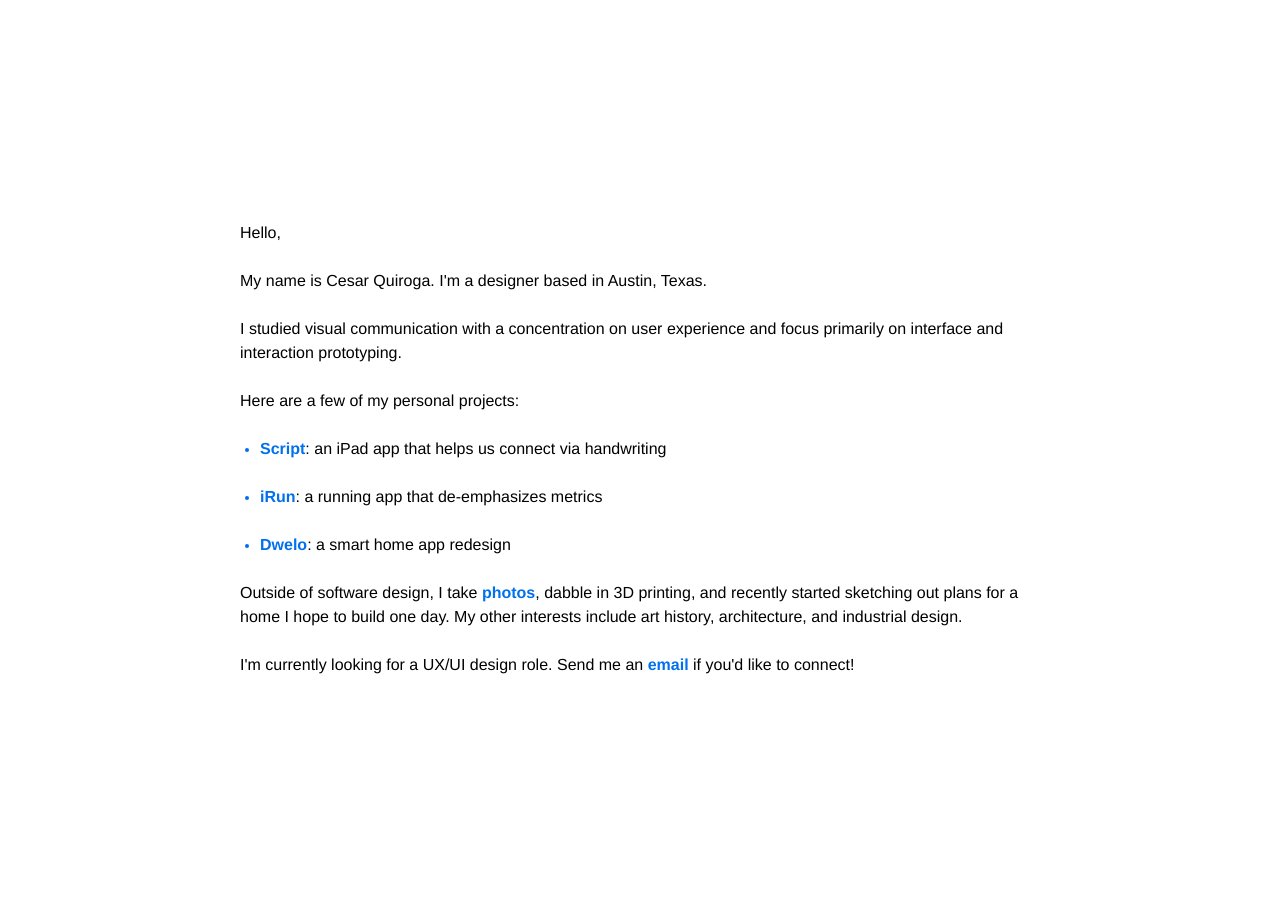
==== index.html @ c945bc87 "Use the portfolio’s blue link palette" ====
<!doctype html>
<html lang="en">
  <head>
    <meta charset="UTF-8" />
    <meta name="viewport" content="width=device-width, initial-scale=1" />
    <meta name="description" content="The portfolio of Austin designer Cesar Quiroga." />
    <title>Cesar Quiroga — Designer in Austin, TX</title>
    <link rel="stylesheet" href="styles.css?v=light-33-20261126" />
  </head>
  <body>
    <main class="gallery" aria-label="Cesar Quiroga portfolio">
      <div class="intro">
        <p>Hello,</p>
        <p>My name is Cesar Quiroga. I'm a designer based in Austin, Texas.</p>
        <p>I studied visual communication with a concentration on user experience and focus primarily on interface and interaction prototyping.</p>
        <section class="selected-work" aria-labelledby="selected-work-title">
          <h2 id="selected-work-title">Here are a few of my personal projects:</h2>
          <ul>
            <li><a class="link-script" href="projects/script.html">Script</a>: an iPad app that helps us connect via handwriting</li>
            <li><a class="link-irun" href="projects/irun.html">iRun</a>: a running app that de-emphasizes metrics</li>
            <li><a class="link-dwelo" href="projects/dwelo.html">Dwelo</a>: a smart home app redesign</li>
          </ul>
        </section>
        <p>Outside of software design, I take <a href="https://glass.photo/cesar" target="_blank" rel="noopener noreferrer">photos</a>, dabble in 3D printing, and recently started sketching out plans for a home I hope to build one day. My other interests include art history, architecture, and industrial design.</p>
        <p>I'm currently looking for a UX/UI design role. Send me an <a href="mailto:cq641@icloud.com">email</a> if you'd like to connect!</p>
      </div>
    </main>
  </body>
</html>
---- styles.css ----
:root {
  color-scheme: only light;
  font-family: Avenir, "Avenir Next", "Helvetica Neue", sans-serif;
  font-synthesis: none;
  text-rendering: geometricPrecision;
}

* { box-sizing: border-box; }

html { min-width: 320px; min-height: 100%; }

body {
  min-height: 100svh;
  margin: 0;
  background: #fff;
  color: #000;
}

.gallery {
  display: flex;
  flex-direction: column;
  align-items: center;
  justify-content: center;
  min-height: 100svh;
  padding: clamp(32px, 8svh, 80px) 24px;
}

.intro {
  width: min(100%, 800px);
}

.intro :where(p, h2, ul) {
  max-width: 800px;
  margin: 0;
  font-size: 16px;
  font-weight: 400;
  line-height: 1.5;
}

.intro > * + *,
.selected-work > * + *,
.intro li + li { margin-top: 24px; }

.intro ul {
  padding-left: 20px;
  list-style: disc;
}

.intro a {
  color: #0070ef; /* 4.6:1 on white */
  font-weight: 700;
  text-decoration: none;
}

.intro a:hover { text-decoration: underline; text-underline-offset: 3px; }
.intro a:focus-visible { outline: 2px solid currentColor; outline-offset: 3px; }

.selected-work li::marker { color: #0070ef; }

/* Tablet: narrower text column */
@media (min-width: 601px) and (max-width: 1199px) {
  .intro { width: min(100%, 600px); }
}
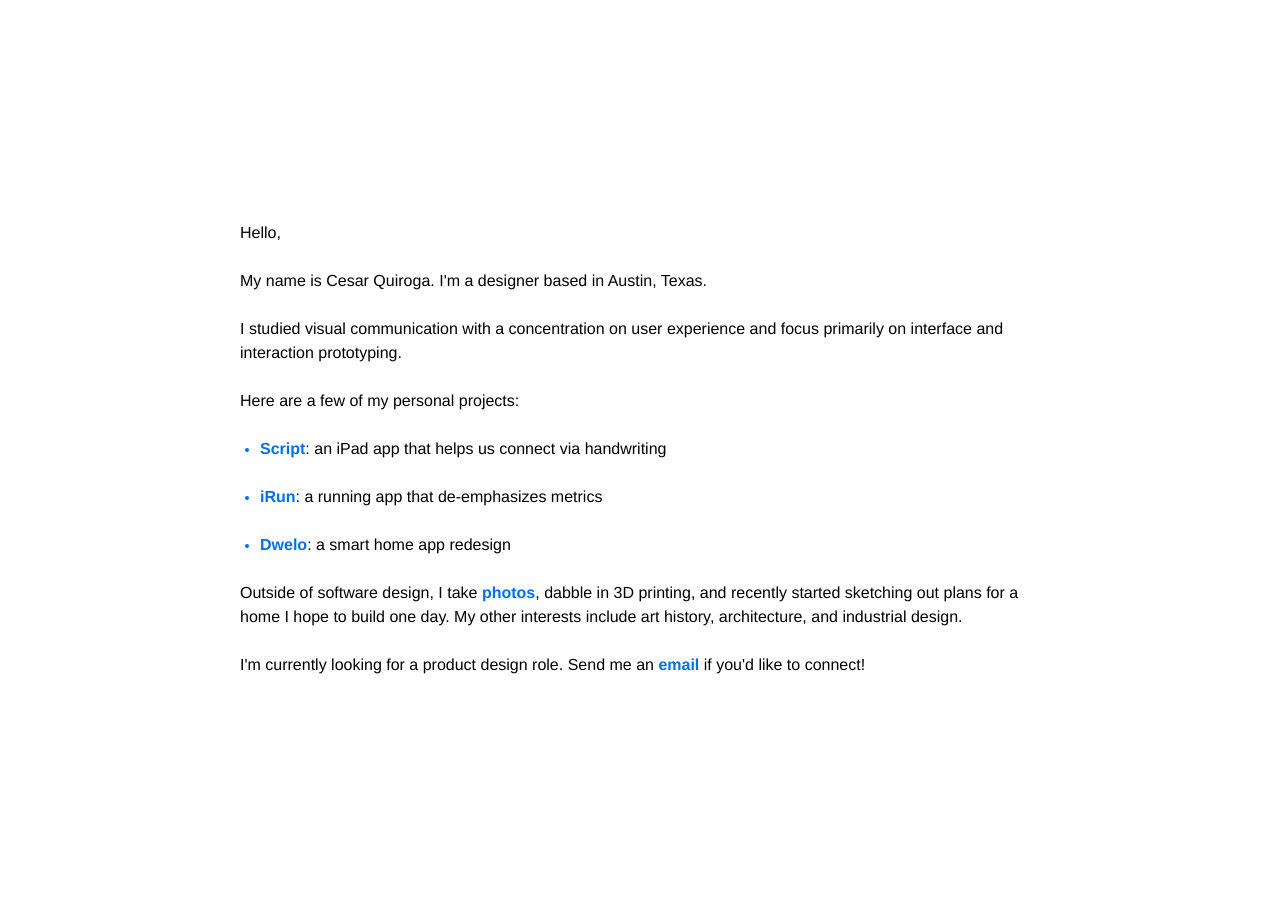
==== commit 17ad4ebf: "Update portfolio role to product design" ====
--- a/index.html
+++ b/index.html
@@ -22,7 +22,7 @@
           </ul>
         </section>
         <p>Outside of software design, I take <a href="https://glass.photo/cesar" target="_blank" rel="noopener noreferrer">photos</a>, dabble in 3D printing, and recently started sketching out plans for a home I hope to build one day. My other interests include art history, architecture, and industrial design.</p>
-        <p>I'm currently looking for a UX/UI design role. Send me an <a href="mailto:cq641@icloud.com">email</a> if you'd like to connect!</p>
+        <p>I'm currently looking for a product design role. Send me an <a href="mailto:cq641@icloud.com">email</a> if you'd like to connect!</p>
       </div>
     </main>
   </body>
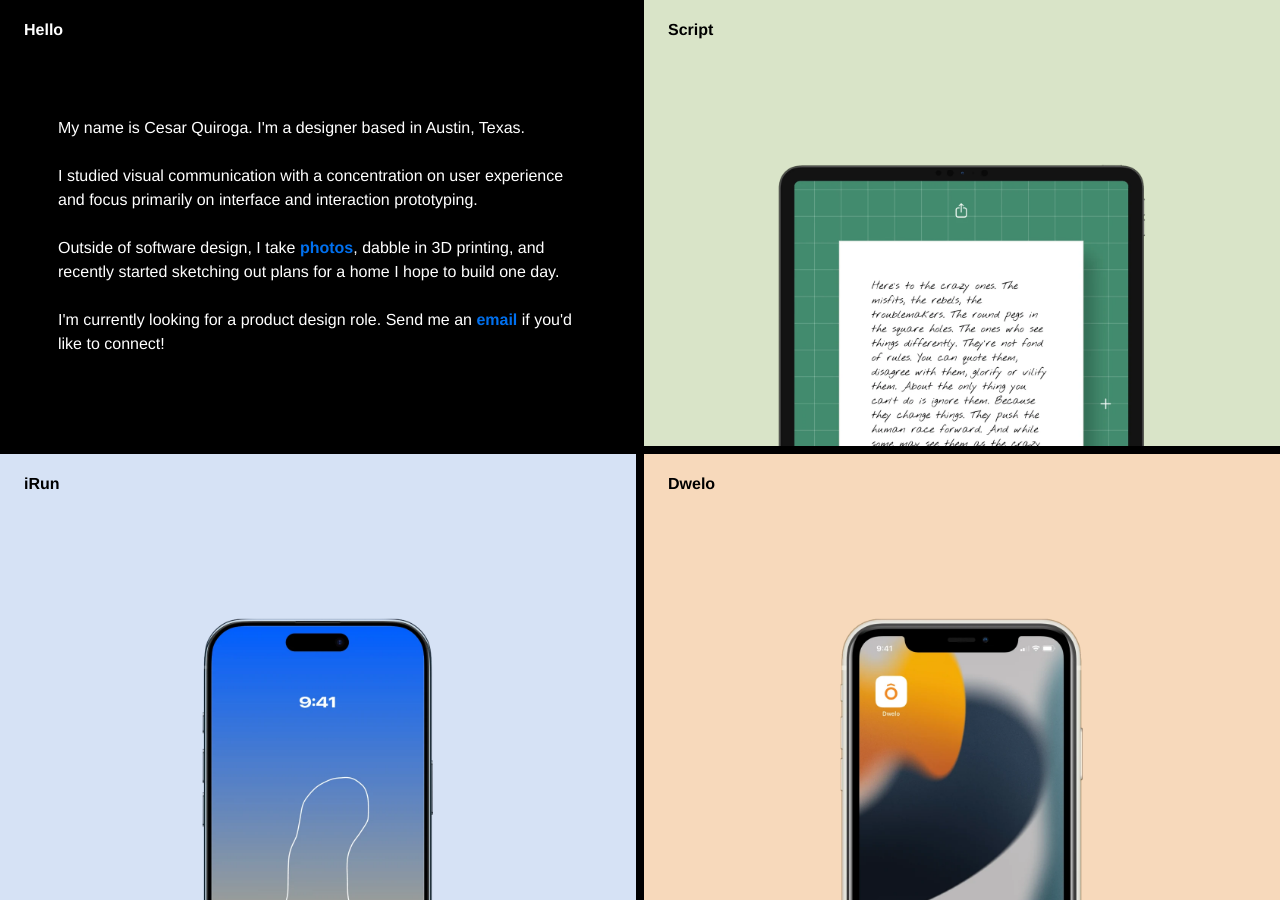
==== commit 6ed440c5: "Publish redesigned portfolio" ====
--- a/index.html
+++ b/index.html
@@ -5,25 +5,46 @@
     <meta name="viewport" content="width=device-width, initial-scale=1" />
     <meta name="description" content="The portfolio of Austin designer Cesar Quiroga." />
     <title>Cesar Quiroga — Designer in Austin, TX</title>
-    <link rel="stylesheet" href="styles.css?v=light-33-20261126" />
+    <link rel="stylesheet" href="style.css?v=hello-fit-1" />
+    <link rel="stylesheet" href="case.css?v=release-1" />
+    <script src="case-data.js?v=3" defer></script>
+    <script src="case.js?v=release-1" defer></script>
   </head>
   <body>
-    <main class="gallery" aria-label="Cesar Quiroga portfolio">
-      <div class="intro">
-        <p>Hello,</p>
-        <p>My name is Cesar Quiroga. I'm a designer based in Austin, Texas.</p>
-        <p>I studied visual communication with a concentration on user experience and focus primarily on interface and interaction prototyping.</p>
-        <section class="selected-work" aria-labelledby="selected-work-title">
-          <h2 id="selected-work-title">Here are a few of my personal projects:</h2>
-          <ul>
-            <li><a class="link-script" href="projects/script.html">Script</a>: an iPad app that helps us connect via handwriting</li>
-            <li><a class="link-irun" href="projects/irun.html">iRun</a>: a running app that de-emphasizes metrics</li>
-            <li><a class="link-dwelo" href="projects/dwelo.html">Dwelo</a>: a smart home app redesign</li>
-          </ul>
-        </section>
-        <p>Outside of software design, I take <a href="https://glass.photo/cesar" target="_blank" rel="noopener noreferrer">photos</a>, dabble in 3D printing, and recently started sketching out plans for a home I hope to build one day. My other interests include art history, architecture, and industrial design.</p>
-        <p>I'm currently looking for a product design role. Send me an <a href="mailto:cq641@icloud.com">email</a> if you'd like to connect!</p>
-      </div>
+    <main class="quadrants" aria-label="Cesar Quiroga portfolio">
+      <section class="quadrant intro" aria-label="About">
+        <p class="intro-hello">Hello</p>
+        <div class="intro-inner">
+          <p>My name is Cesar Quiroga. I'm a designer based in Austin, Texas.</p>
+          <p>I studied visual communication with a concentration on user experience and focus primarily on interface and interaction prototyping.</p>
+          <p>Outside of software design, I take <a href="https://glass.photo/cesar" target="_blank" rel="noopener noreferrer">photos</a>, dabble in 3D printing, and recently started sketching out plans for a home I hope to build one day.</p>
+          <p>I'm currently looking for a product design role. Send me an <a href="mailto:cq641@icloud.com">email</a> if you'd like to connect!</p>
+        </div>
+      </section>
+
+      <a class="quadrant project project-script" data-case="script" href="projects/script.html">
+        <img src="images/script.webp" width="1400" height="1400" alt="Script on iPad: a handwritten note on a sheet of paper over a green cutting mat" />
+        <span class="project-label">
+          <span class="project-name">Script</span>
+          <span class="project-desc">An iPad app that helps us connect via handwriting</span>
+        </span>
+      </a>
+
+      <a class="quadrant project project-irun" data-case="irun" href="projects/irun.html">
+        <img src="images/irun-gradient.webp" width="1372" height="1400" alt="iRun on iPhone: a finished run route over a blue-to-yellow gradient" />
+        <span class="project-label">
+          <span class="project-name">iRun</span>
+          <span class="project-desc">A running app that de-emphasizes metrics</span>
+        </span>
+      </a>
+
+      <a class="quadrant project project-dwelo" data-case="dwelo" href="projects/dwelo.html">
+        <img src="images/dwelo.webp" width="1400" height="1400" alt="Dwelo app icon on an iPhone home screen" />
+        <span class="project-label">
+          <span class="project-name">Dwelo</span>
+          <span class="project-desc">A smart home app redesign</span>
+        </span>
+      </a>
     </main>
   </body>
 </html>
--- a/style.css
+++ b/style.css
@@ -0,0 +1,260 @@
+:root {
+  color-scheme: only light;
+  font-family: Avenir, "Avenir Next", "Helvetica Neue", sans-serif;
+  font-synthesis: none;
+  text-rendering: geometricPrecision;
+
+  --frame: 8px;
+  --frame-color: #000;
+  --dim: 0.08; /* how much the non-hovered quadrants darken */
+  --link: #0070ef; /* 4.6:1 on white */
+  --ease: cubic-bezier(0.2, 0.7, 0.2, 1);
+}
+
+* { box-sizing: border-box; }
+
+html { min-width: 320px; min-height: 100%; }
+
+body {
+  min-height: 100svh;
+  margin: 0;
+  background: var(--frame-color);
+  color: #000;
+}
+
+/* ---------- Grid: 2×2 on desktop + tablet ---------- */
+
+.quadrants {
+  display: grid;
+  grid-template-columns: 1fr 1fr;
+  /* Equal rows fill the screen and grow together when the intro needs more room. */
+  grid-template-rows: repeat(2, minmax(min-content, 1fr));
+  gap: var(--frame);
+  min-height: 100svh;
+  /* Quadrants run to every edge of the screen; only the gaps between them remain */
+  padding: 0;
+}
+
+.quadrant {
+  position: relative;
+  overflow: hidden;
+}
+
+/* Project colors.
+   --case-color: the open case study's page background (25% project color, 75% white).
+   --mock-color: behind the design mockups in the case study, so white screens stand
+   out from the page (50% project color, 50% white; also baked into the videos). */
+.project-script { --color: #d9e4c8; --case-color: #f6f8f1; --mock-color: #ecf1e3; }
+.project-irun   { --color: #d6e2f5; --case-color: #f5f8fd; --mock-color: #eaf0fa; }
+.project-dwelo  { --color: #f7d9bb; --case-color: #fdf6ee; --mock-color: #fbecdd; }
+.project { background: var(--color); }
+
+/* Hovering one quadrant dims the other three, so the hovered one is brightest.
+   A dark overlay (instead of a color swap) works on every background color. */
+.quadrant::after {
+  content: "";
+  position: absolute;
+  inset: 0;
+  z-index: 2;
+  background: #000;
+  opacity: 0;
+  pointer-events: none;
+  transition: opacity 0.35s var(--ease);
+}
+
+.quadrants:has(.quadrant:hover) .quadrant:not(:hover)::after { opacity: var(--dim); }
+
+/* ---------- Intro (top left) ---------- */
+
+.intro {
+  display: flex;
+  align-items: safe center;
+  justify-content: center;
+  padding: clamp(16px, 3.5vmin, 56px);
+  /* Keep the text clear of the pinned "Hello" */
+  padding-top: max(60px, 3.5vmin, calc(32px + 1.4rem));
+  overflow: visible;
+  /* Black like the frame, with white text; links stay blue */
+  background: var(--frame-color);
+  color: #fff;
+}
+
+.intro-inner {
+  font-size: 1rem;
+  width: min(100%, 520px);
+}
+
+.intro p {
+  margin: 0;
+  line-height: 1.5;
+}
+
+.intro p + p { margin-top: 1.5em; }
+
+@media (width > 600px) and (max-height: 820px) and (orientation: landscape) {
+  .intro p + p { margin-top: 1em; }
+}
+
+/* "Hello" sits where the project titles do */
+.intro .intro-hello {
+  position: absolute;
+  top: 20px;
+  left: 24px;
+  font-weight: 700;
+  line-height: 1.4;
+}
+
+.intro a {
+  color: var(--link);
+  font-weight: 700;
+  text-decoration: none;
+}
+
+.intro a:hover { text-decoration: underline; text-underline-offset: 3px; }
+.intro a:focus-visible { outline: 2px solid currentColor; outline-offset: 3px; }
+
+/* ---------- Project quadrants ---------- */
+
+.project {
+  display: block;
+  color: inherit;
+  text-decoration: none;
+  /* Image sizing below is relative to the quadrant's own size */
+  container-type: size;
+
+  /*
+    Sneak peek: devices are 1.5× the size that would just fit the quadrant,
+    pushed down so only their top 50% shows above the bottom edge.
+    In every cover image the device starts 5.1% from the top and is
+    89.8% of the image's height.
+  */
+  --img-h: calc(1.5 * min(100cqw - 32px, 100cqh - 92px));
+  --device-top: 0.051;
+  --device-h: 0.898;
+  --peek: 0.5;
+  /* At rest the device sits 8% (of its image height) above the 50% peek;
+     hover lifts it another 8% */
+  --rest-lift: 0.08;
+  --lift: 0px;
+}
+
+.project img {
+  position: absolute;
+  left: 50%;
+  top: calc(100cqh - (var(--device-top) + var(--peek) * var(--device-h) + var(--rest-lift)) * var(--img-h));
+  display: block;
+  width: auto;
+  height: var(--img-h);
+  max-width: none;
+  transform: translate(-50%, var(--lift));
+  transition: transform 0.6s var(--ease);
+}
+
+/* Hover: the device rises a little more into view */
+.project:hover { --lift: calc(-0.08 * var(--img-h)); }
+
+/* Portrait quadrants (taller than wide, e.g. tablets held upright): instead of
+   peeking from the bottom, show the whole device, centered in the space under
+   the title. The iPad is capped at 70% of the quadrant's width. */
+@container (max-aspect-ratio: 1/1) {
+  .project img {
+    --img-h: min(
+      calc((100cqh - 104px - 32px) / var(--device-h)), /* fit the height below the title + description */
+      calc(70cqw / 0.689)                             /* iPad no wider than 70% */
+    );
+    height: var(--img-h);
+    /* center the device (not the whole image) between the title area and the bottom */
+    top: calc(104px + (100cqh - 104px - 32px - var(--device-h) * var(--img-h)) / 2 - var(--device-top) * var(--img-h));
+  }
+  /* smaller hover lift, since the whole device is already in view */
+  .project:hover img { --lift: calc(-0.03 * var(--img-h)); }
+}
+
+.project-label {
+  position: absolute;
+  z-index: 1;
+  left: 24px;
+  top: 20px;
+  right: 24px;
+  display: flex;
+  flex-direction: column;
+  gap: 2px;
+  font-size: 16px;
+  line-height: 1.4;
+  pointer-events: none;
+}
+
+.project-name { font-weight: 700; }
+
+.project-desc {
+  color: #555;
+  opacity: 0;
+  transform: translateY(6px);
+  transition: opacity 0.35s var(--ease), transform 0.35s var(--ease);
+}
+
+.project:hover .project-desc,
+.project:focus-visible .project-desc {
+  opacity: 1;
+  transform: none;
+}
+
+.project:focus-visible {
+  outline: 3px solid var(--link);
+  outline-offset: -3px;
+}
+
+@media (prefers-reduced-motion: reduce) {
+  .quadrant::after, .project img, .project-desc { transition: none; }
+  .project:hover { --lift: 0px; }
+}
+
+/* ---------- Mobile: stack vertically ---------- */
+
+@media (max-width: 600px) {
+  .quadrants {
+    grid-template-columns: 1fr;
+    grid-template-rows: none;
+  }
+
+  /* Stacked: intro grows to fit its text */
+  .intro { padding: max(56px, calc(28px + 1.4rem)) 24px 32px; }
+  .intro .intro-hello { top: 16px; left: 20px; }
+
+  /* Text at the top, device 24px under it, and the tile ends halfway down the
+     device: the same top-50% view the desktop quadrants show before hover.
+     The device is sized from the tile's width. */
+  .project {
+    display: flex;
+    flex-direction: column;
+    padding: 16px 20px 0;
+    container-type: inline-size; /* height now comes from the content */
+    --img-h: calc(1.5 * (100cqw - 92px));
+  }
+
+  /* In the markup the image comes first; show the text first */
+  .project-label { position: static; order: -1; }
+
+  /* Room for a two-line description on every tile, so all three are the same height */
+  .project-desc { min-height: calc(2 * 1.4em); }
+
+  .project img {
+    position: static;
+    flex: none;
+    align-self: center;
+    /* The device sits 5.1% below the top of its image; offset that so the
+       gap is measured to the device itself */
+    margin-top: calc(24px - var(--device-top) * var(--img-h));
+    /* Only the top half of the device counts toward the tile's height; the rest is cut off */
+    margin-bottom: calc(-1 * (1 - var(--device-top) - var(--peek) * var(--device-h)) * var(--img-h));
+    transform: none;
+  }
+}
+
+/* ---------- Phones and touch screens: no hover effects ---------- */
+
+@media (max-width: 600px), (hover: none) {
+  .quadrants:has(.quadrant:hover) .quadrant:not(:hover)::after { opacity: 0; }
+  .project:hover { --lift: 0px; }
+  .project-desc { opacity: 1; transform: none; transition: none; }
+}
--- a/case.css
+++ b/case.css
@@ -0,0 +1,186 @@
+/*
+  Expanded case study.
+  The default styles here are the fully-open state; case.js animates
+  from the quadrant into this state and back out again.
+*/
+
+body.case-open { overflow: hidden; }
+
+.case {
+  /* 25% project color, 75% white (--case-color, set per project in style.css) */
+  position: fixed;
+  inset: 0;
+  z-index: 10;
+  background: var(--case-color);
+  color: #000;
+  font-size: 16px;
+  line-height: 24px;
+}
+
+/* The quadrant's device thumbnail: blurs away as the panel opens */
+.case-thumb {
+  position: absolute;
+  max-width: none;
+  opacity: 0;
+  pointer-events: none;
+}
+
+.case-scroll {
+  position: absolute;
+  inset: 0;
+  overflow-y: auto;
+  overscroll-behavior: contain;
+}
+.case-scroll:focus-visible { outline: 2px solid #000; outline-offset: -2px; }
+
+/* ---------- Close (X) button + section list ---------- */
+
+.case-nav {
+  position: absolute;
+  z-index: 2;
+  top: 20px;
+  left: 24px;
+  line-height: 1.4;
+}
+
+.case-close {
+  position: relative;
+  display: grid;
+  place-items: center;
+  width: 40px;
+  height: 40px;
+  /* A 40px round hit area, with the X sitting where the project title was */
+  margin: -9px 0 -9px -12px;
+  padding: 0;
+  border: 0;
+  border-radius: 50%;
+  /* Solid circle in the page color: text scrolling beneath passes behind it */
+  background: var(--case-color);
+  color: #000;
+  font: inherit;
+  font-weight: 700;
+  text-decoration: none; /* it's a link on the project pages */
+  cursor: pointer;
+  transition: background-color 0.2s ease;
+}
+
+/* The project name sits exactly where the title was, then cross-fades into the X */
+.case-close-name {
+  position: absolute;
+  top: 9px;
+  left: 12px;
+  white-space: nowrap;
+  opacity: 0;
+}
+.case-close-icon svg { display: block; fill: none; stroke: currentColor; stroke-width: 2; stroke-linecap: round; }
+.case-close:hover { background-color: color-mix(in srgb, var(--case-color), #000 8%); }
+@media (max-width: 600px), (hover: none) {
+  .case-close:hover { background-color: var(--case-color); }
+}
+.case-close:focus-visible { outline: 2px solid #000; outline-offset: 0; }
+
+.case-toc {
+  width: min(260px, calc((100vw - 800px) / 2 - 48px));
+  max-height: calc(100svh - 120px);
+  margin: 32px 0 0;
+  padding: 0;
+  overflow-y: auto;
+  scrollbar-width: none;
+  list-style: none;
+  font-size: 14px;
+  line-height: 20px;
+  letter-spacing: 0.25px;
+}
+
+.case-toc li + li { margin-top: 4px; }
+
+.case-toc a {
+  color: #606060;
+  text-decoration: none;
+  transition: color 0.2s ease;
+}
+
+.case-toc a:hover,
+.case-toc a[aria-current="true"] { color: #000; }
+.case-toc a:focus-visible { outline: 2px solid currentColor; outline-offset: 3px; border-radius: 2px; }
+
+/* ---------- Case study content (adapted from the original project pages' styles) ---------- */
+
+.case-main {
+  width: min(100% - 64px, 800px);
+  margin: 46px auto 0;
+  padding: 24px 0 80px;
+}
+
+.case-main h1 {
+  margin: 0 0 40px;
+  font-size: 32px;
+  font-weight: 700;
+  line-height: 40px;
+}
+
+.case-main :is(h1, h2)[id] { scroll-margin-top: 36px; }
+
+.case-main .shot-content { display: flex; flex-direction: column; max-width: 800px; margin: auto; }
+.case-main .shot-content > * + * { margin-top: 40px; }
+.case-main .shot-content > .prose:has(> h2):not(:first-child) { margin-top: 64px; }
+.case-main .shot-content > .prose:has(> h2:only-child) + * { margin-top: 24px; }
+
+.case-main .prose { overflow-wrap: break-word; }
+.case-main p { margin: 0; }
+.case-main .prose > p + p,
+.case-main .prose > p + ul,
+.case-main .prose > ul + p,
+.case-main .prose > h2 + p,
+.case-main .prose > h2 + ul { margin-top: 24px; }
+.case-main h2 { margin: 0; font-size: 24px; line-height: 32px; font-weight: 700; }
+.case-main ul { margin: 0; padding-left: 24px; }
+
+.case-main figure { margin: 0; aspect-ratio: var(--media-ratio, auto); overflow: hidden; border-radius: 8px; }
+/* Design mockups sit on a deeper tint than the page */
+.case-main figure.case-cutout { background: var(--mock-color); }
+.case-main figure :is(img, video) { display: block; width: 100%; height: 100%; object-fit: var(--media-fit, contain); }
+
+.case-main .carousel { min-width: 0; }
+.case-main .carousel-track { display: flex; overflow-x: auto; scroll-snap-type: x mandatory; scrollbar-width: none; }
+.case-main .carousel-track::-webkit-scrollbar { display: none; }
+.case-main .carousel-slide { flex: 0 0 100%; min-width: 0; scroll-snap-align: start; }
+/* Round the carousel as a whole, not each slide, so slides stay square-edged as they move */
+.case-main .carousel-track { border-radius: 8px; }
+.case-main .carousel-slide figure { border-radius: 0; }
+.case-main .carousel-controls { display: flex; justify-content: center; margin-top: 8px; }
+.case-main .carousel-dots { display: flex; flex-wrap: wrap; justify-content: center; }
+.case-main .carousel-dots button {
+  display: grid;
+  place-items: center;
+  width: 24px;
+  height: 24px;
+  padding: 0;
+  border: 0;
+  background: transparent;
+  cursor: pointer;
+}
+.case-main .carousel-dots button::before {
+  content: "";
+  width: 8px;
+  height: 8px;
+  border-radius: 50%;
+  background: #767676;
+}
+.case-main .carousel-dots button[aria-pressed="true"]::before { background: #000; }
+.case-main .carousel-dots button:focus-visible { outline: 2px solid currentColor; outline-offset: -2px; }
+
+/* ---------- Narrower windows: no section list; content still runs full height ---------- */
+
+@media (max-width: 1199px) {
+  .case-toc { display: none; }
+}
+
+@media (max-width: 600px) {
+  .case-nav { top: 16px; left: 20px; }
+  .case-main { width: calc(100% - 48px); }
+  .case-main h1 { margin-bottom: 32px; }
+  .case-main .shot-content > * + * { margin-top: 32px; }
+  .case-main .shot-content > .prose:has(> h2):not(:first-child) { margin-top: 48px; }
+  .case-main .shot-content > .prose:has(> h2:only-child) + * { margin-top: 20px; }
+}
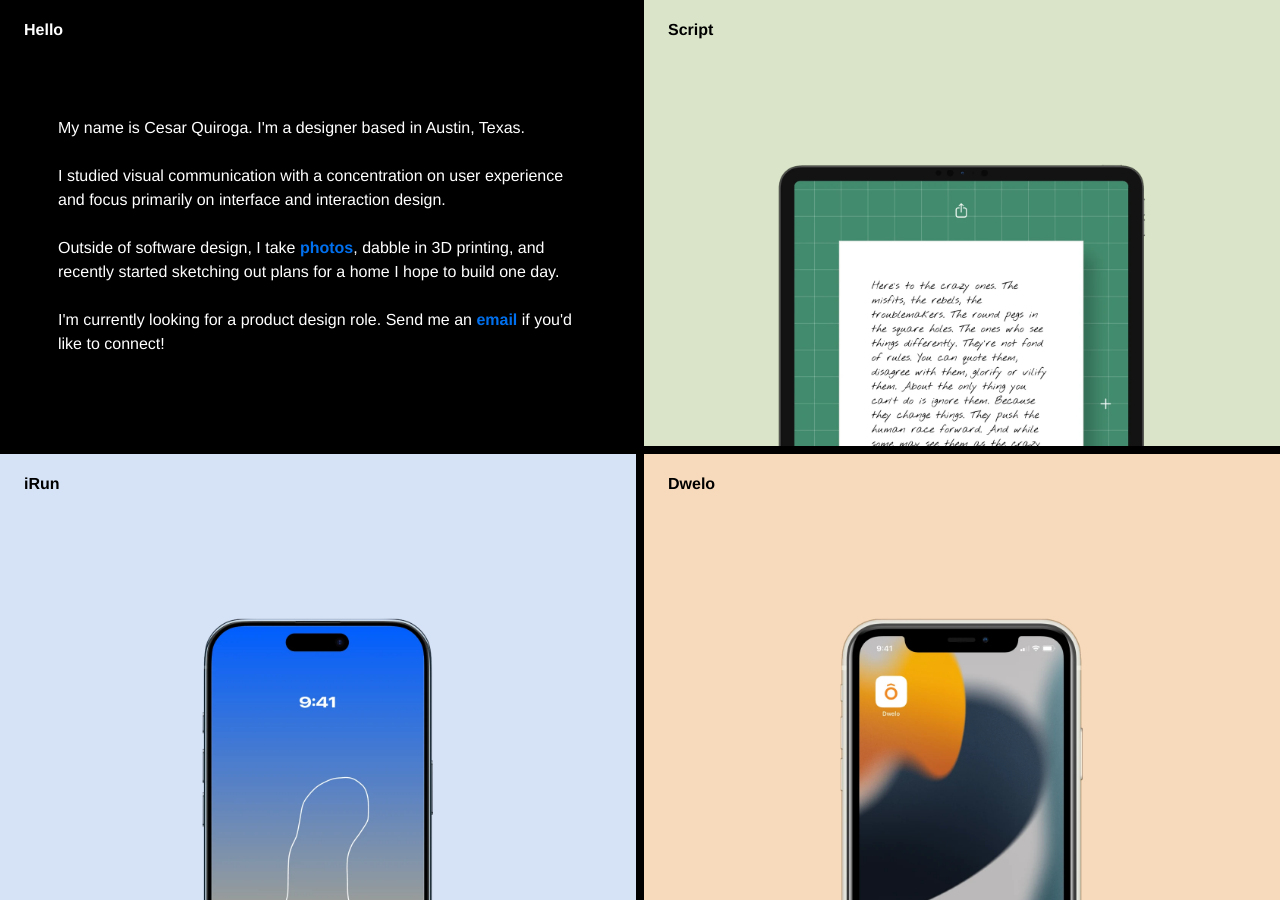
==== commit 139c2647: "Update Hello paragraph wording" ====
--- a/index.html
+++ b/index.html
@@ -5,10 +5,10 @@
     <meta name="viewport" content="width=device-width, initial-scale=1" />
     <meta name="description" content="The portfolio of Austin designer Cesar Quiroga." />
     <title>Cesar Quiroga — Designer in Austin, TX</title>
-    <link rel="stylesheet" href="style.css?v=hello-fit-1" />
-    <link rel="stylesheet" href="case.css?v=release-1" />
+    <link rel="stylesheet" href="style.css?v=desktop-motion" />
+    <link rel="stylesheet" href="case.css?v=desktop-motion" />
     <script src="case-data.js?v=3" defer></script>
-    <script src="case.js?v=release-1" defer></script>
+    <script src="case.js?v=desktop-motion" defer></script>
   </head>
   <body>
     <main class="quadrants" aria-label="Cesar Quiroga portfolio">
@@ -16,7 +16,7 @@
         <p class="intro-hello">Hello</p>
         <div class="intro-inner">
           <p>My name is Cesar Quiroga. I'm a designer based in Austin, Texas.</p>
-          <p>I studied visual communication with a concentration on user experience and focus primarily on interface and interaction prototyping.</p>
+          <p>I studied visual communication with a concentration on user experience and focus primarily on interface and interaction design.</p>
           <p>Outside of software design, I take <a href="https://glass.photo/cesar" target="_blank" rel="noopener noreferrer">photos</a>, dabble in 3D printing, and recently started sketching out plans for a home I hope to build one day.</p>
           <p>I'm currently looking for a product design role. Send me an <a href="mailto:cq641@icloud.com">email</a> if you'd like to connect!</p>
         </div>
--- a/style.css
+++ b/style.css
@@ -59,7 +59,7 @@
   background: #000;
   opacity: 0;
   pointer-events: none;
-  transition: opacity 0.35s var(--ease);
+  transition: opacity 0.25s var(--ease);
 }
 
 .quadrants:has(.quadrant:hover) .quadrant:not(:hover)::after { opacity: var(--dim); }
@@ -147,7 +147,7 @@
   height: var(--img-h);
   max-width: none;
   transform: translate(-50%, var(--lift));
-  transition: transform 0.6s var(--ease);
+  transition: transform 0.5s var(--ease);
 }
 
 /* Hover: the device rises a little more into view */
@@ -190,7 +190,7 @@
   color: #555;
   opacity: 0;
   transform: translateY(6px);
-  transition: opacity 0.35s var(--ease), transform 0.35s var(--ease);
+  transition: opacity 0.25s var(--ease), transform 0.25s var(--ease);
 }
 
 .project:hover .project-desc,
@@ -206,7 +206,7 @@
 
 @media (prefers-reduced-motion: reduce) {
   .quadrant::after, .project img, .project-desc { transition: none; }
-  .project:hover { --lift: 0px; }
+  .project:hover, .project:hover img { --lift: 0px; }
 }
 
 /* ---------- Mobile: stack vertically ---------- */
@@ -251,10 +251,11 @@
   }
 }
 
-/* ---------- Phones and touch screens: no hover effects ---------- */
-
-@media (max-width: 600px), (hover: none) {
+/* ---------- Smaller or touch-first screens: show descriptions without motion ---------- */
+
+@media not all and (min-width: 1200px) and (hover: hover) and (pointer: fine) {
   .quadrants:has(.quadrant:hover) .quadrant:not(:hover)::after { opacity: 0; }
-  .project:hover { --lift: 0px; }
+  .project:hover, .project:hover img { --lift: 0px; }
+  .quadrant::after, .project img { transition: none; }
   .project-desc { opacity: 1; transform: none; transition: none; }
 }
--- a/case.css
+++ b/case.css
@@ -170,14 +170,27 @@
 .case-main .carousel-dots button[aria-pressed="true"]::before { background: #000; }
 .case-main .carousel-dots button:focus-visible { outline: 2px solid currentColor; outline-offset: -2px; }
 
-/* ---------- Narrower windows: no section list; content still runs full height ---------- */
+/* ---------- Standalone pages on smaller or touch-first screens ---------- */
 
-@media (max-width: 1199px) {
-  .case-toc { display: none; }
+@media not all and (min-width: 1200px) and (hover: hover) and (pointer: fine) {
+  body[data-case-page].case-open {
+    overflow: visible;
+    background: var(--case-color);
+  }
+  body[data-case-page] .case {
+    position: static;
+    min-height: 100svh;
+  }
+  body[data-case-page] .case-scroll {
+    display: flow-root;
+    position: static;
+    overflow: visible;
+    overscroll-behavior: auto;
+  }
+  body[data-case-page] .case-nav { display: none; }
 }
 
 @media (max-width: 600px) {
-  .case-nav { top: 16px; left: 20px; }
   .case-main { width: calc(100% - 48px); }
   .case-main h1 { margin-bottom: 32px; }
   .case-main .shot-content > * + * { margin-top: 32px; }
